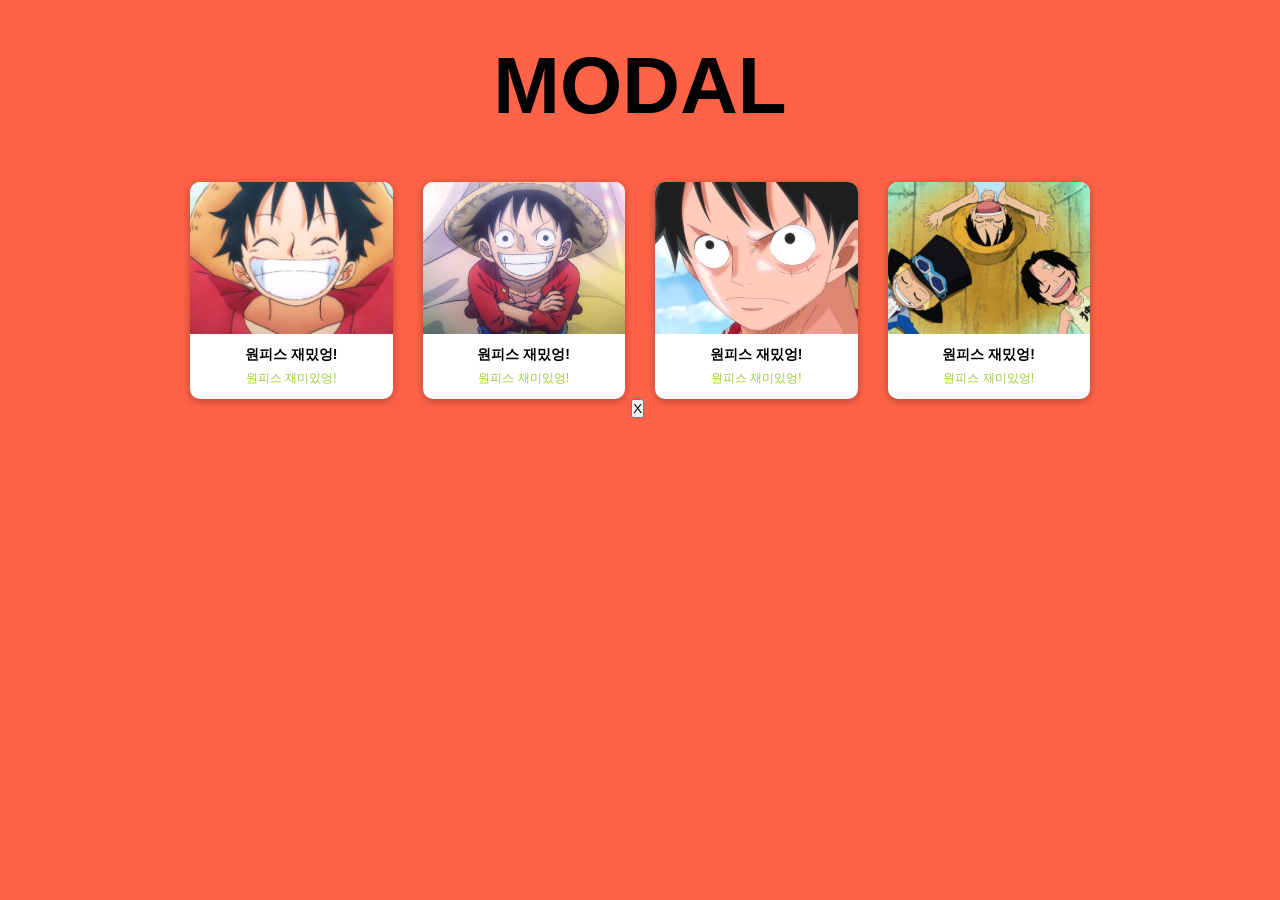
==== index.html @ 449f8687 "Add files via upload" ====
<!DOCTYPE html>
<html lang="en">
<head>
    <meta charset="UTF-8">
    <meta name="viewport" content="width=device-width, initial-scale=1.0">
    <title>모달</title>
    <link href="css/style.css" rel="stylesheet">
</head>
<body>
    <h1>MODAL</h1>
    <div class="grid">
        <!-- 카드01 -->
        <div class="card" onclick="openModal('img/onepice1.jpg','재미써재미써','무척이나재밌엉!')"> <!-- 모달이미지, 제목, 설명 순서~! -->
            <img class="card-thumb" src="img/다운로드1.jpg" alt="01">
            <div class="card-info">
                <h3>원피스 재밌엉!</h3>
                <span>원피스 재미있엉!</span>
            </div>
        </div>

        <div class="card" onclick="openModal('img/onepice5.jpg','재미써재미써','무척이나재밌엉!')">
            <img class="card-thumb" src="img/다운로드 (3).jpg" alt="02">
            <div class="card-info">
                <h3>원피스 재밌엉!</h3>
                <span>원피스 재미있엉!</span>
            </div>
        </div>

        <div class="card" onclick="openModal('img/onepice7.jpg','아무일도 없었다...','무척이나재밌엉!')">
            <img class="card-thumb" src="img/다운로드 (4).jpg" alt="03">
            <div class="card-info">
                <h3>원피스 재밌엉!</h3>
                <span>원피스 재미있엉!</span>
            </div>
        </div>

        <div class="card" onclick="openModal('img/onepice2.jpg','재미써재미써','무척이나재밌엉!')">
            <img class="card-thumb" src="img/원피스 (1).jpg" alt="04">
            <div class="card-info">
                <h3>원피스 재밌엉!</h3>
                <span>원피스 재미있엉!</span>
            </div>
        </div>

    </div>

    <!-- 모달 -->
    <div class="madal-bg">
        <div class="madal">
            <button class="modal-close">X</button>
            <img class="modal-thumb" id="modal-img" src="" alt=""> <!-- 모달에 표시할 이미지 js로 src를 동적으로 바꿔서 쓴당 -->
            <div class="modal-body">
                <h2 id="modal-title"></h2>
                <p id="modal-desc"></p>
            </div>
        </div>
    </div>

    <script>

    function openModal(imgSrc, title, desc) {

        document.getElementById('modal-img').src = imgSrc;

        document.getElementById('modal-img').alt = title;

        document.getElementById('modal-title').textContent = title;

        document.getElementById('modal-desc').textContent = desc;

        document.getElementById('modal-bg').classList.add('open');

    }

function closeModal(e) {

if (!e || e.target === document.getElementById('modal-bg')) {
document.getElementById('modal-bg').classList.remove('open');
}}

</script>

</body>
</html>
---- css/style.css ----
@charset "utf-8";

*{
    box-sizing: border-box;
    margin: 0;
    padding: 0;
}

body{
    font-family: sans-serif;
    background-color: tomato;
    padding: 40px 20px;
    text-align: center;
}

h1{
    font-size: 5rem;
    text-align: center;
    margin-bottom: 50px;
}

.grid{ /* 그리드 레이아웃 자동 반응형 만들기 */
    display: grid; /* 격자 그리드로 행과 열로 배치 */
    grid-template-columns: repeat(auto-fill,minmax(200px, 1fr));
    max-width: 900px;
    margin: 0 auto;
    gap: 30px;
}

.card{
    background-color: #ffffff;
    overflow: hidden;
    border-radius: 10px;
    cursor: pointer;
    box-shadow: 0 2px 8px rgba(0,0,0,0.3);
    transition: transform 0.2s;
}

.card:hover{
    transform: translateY(-60px);
}

.card-thumb{
    width: 100%;
    aspect-ratio: 4/3;
    object-fit: cover;
    display: block;
}

.card-info{
    padding: 12px;
}

.card-info h3{
    font-size: 14px;
    margin-bottom: 4px;
}

.card-info span{
    font-size: 12px;
    color: yellowgreen;
}

.modal-bg{
    display: none;
    inset: 0; /* 화면 전체를 꽉 채운다 */
    position: fixed;
    background-color: rgba(0, 0, 0, 0.6);
    align-items: center;        /* align-items, justify-content 세트 */
    justify-content: center;
    z-index: 100;
}

.modal-bg .open{
    display: flex;
}

/* .modal-bg 의미는 뭐냐며언~ display:none -> 숨겨짐
.modal-bg .open display: flex -> 숨겨진게 보여짐 */

.modal{
    background-color: #ffffff;
    width: 90%;
    width: 500px;
    overflow: hidden;
    position: relative;
}
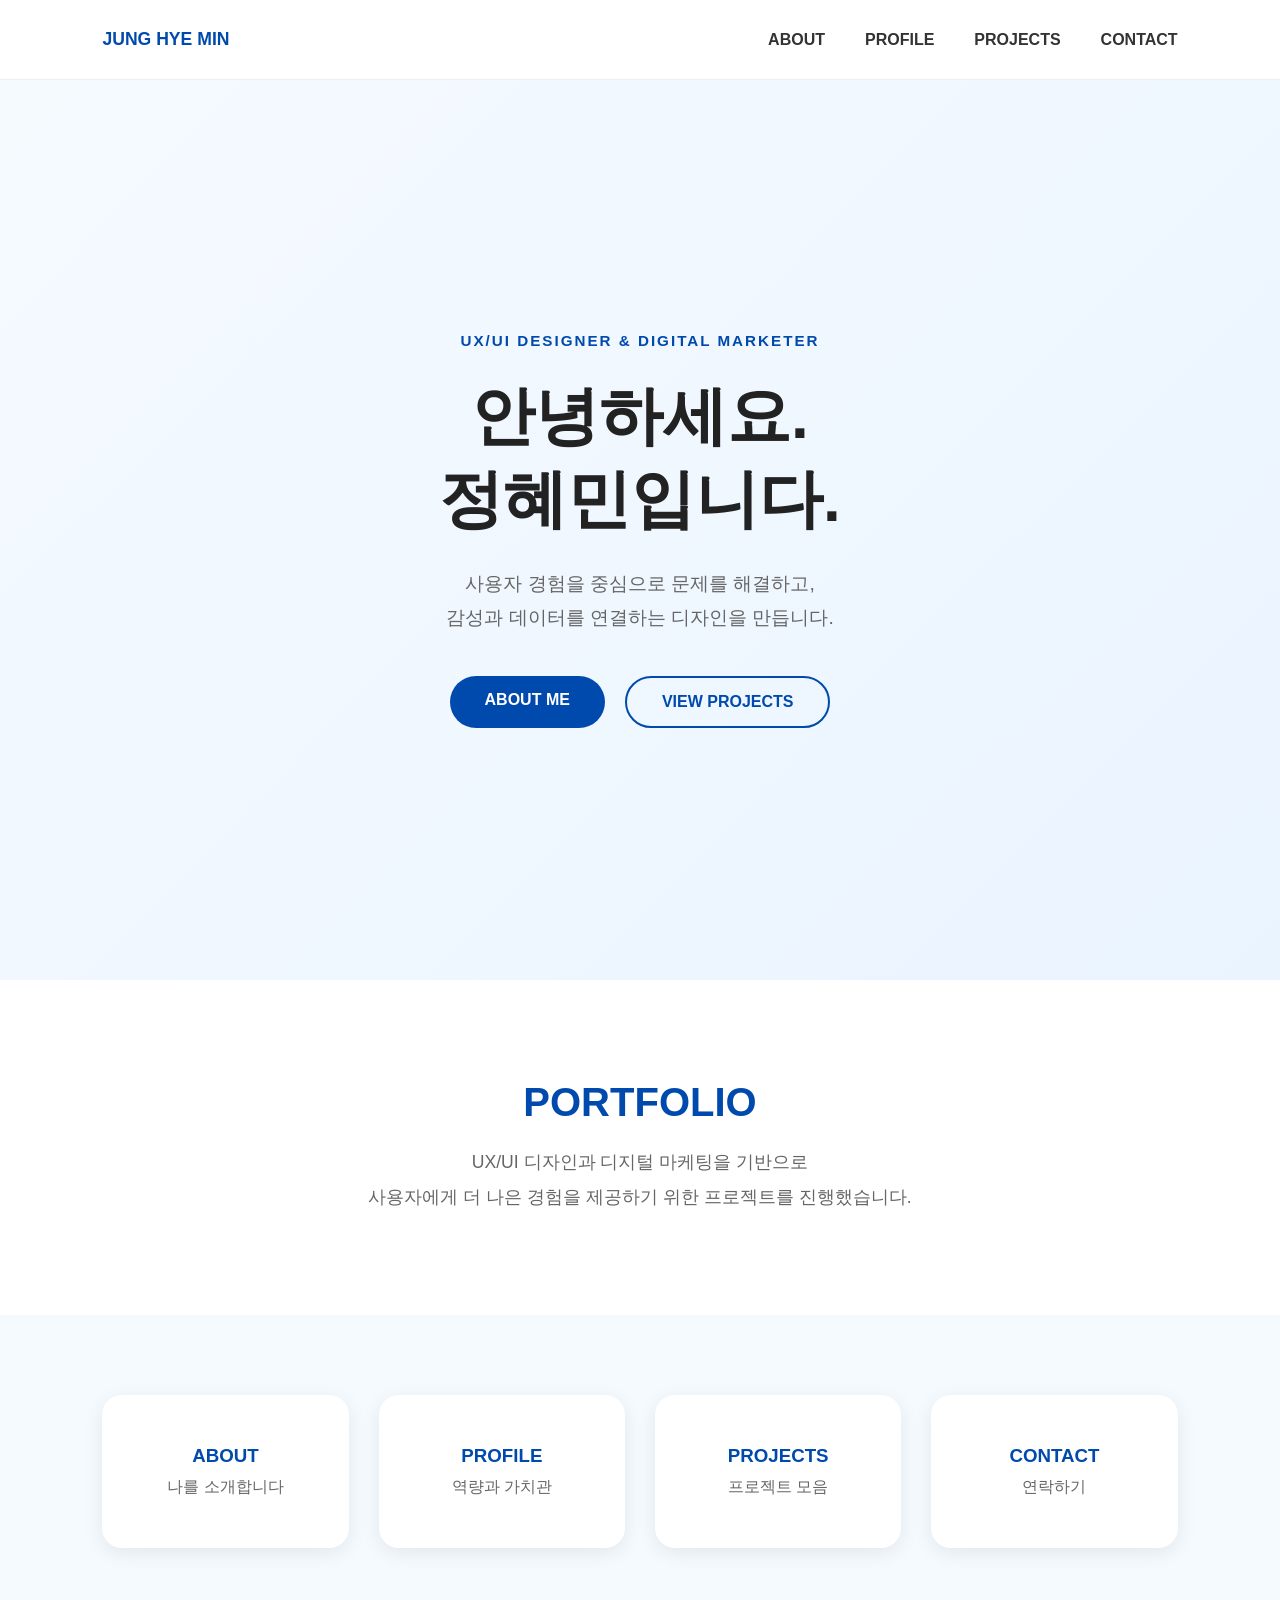
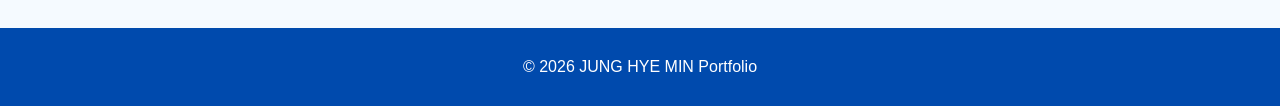
==== commit e67f4a6a: "Add files via upload" ====
--- a/index.html
+++ b/index.html
@@ -1,85 +1,118 @@
 <!DOCTYPE html>
-<html lang="en">
+<html lang="ko">
 <head>
     <meta charset="UTF-8">
     <meta name="viewport" content="width=device-width, initial-scale=1.0">
-    <title>모달</title>
+    <title>포트폴리오</title>
     <link href="css/style.css" rel="stylesheet">
 </head>
+
 <body>
-    <h1>MODAL</h1>
-    <div class="grid">
-        <!-- 카드01 -->
-        <div class="card" onclick="openModal('img/onepice1.jpg','재미써재미써','무척이나재밌엉!')"> <!-- 모달이미지, 제목, 설명 순서~! -->
-            <img class="card-thumb" src="img/다운로드1.jpg" alt="01">
-            <div class="card-info">
-                <h3>원피스 재밌엉!</h3>
-                <span>원피스 재미있엉!</span>
-            </div>
-        </div>
 
-        <div class="card" onclick="openModal('img/onepice5.jpg','재미써재미써','무척이나재밌엉!')">
-            <img class="card-thumb" src="img/다운로드 (3).jpg" alt="02">
-            <div class="card-info">
-                <h3>원피스 재밌엉!</h3>
-                <span>원피스 재미있엉!</span>
-            </div>
-        </div>
+<header>
 
-        <div class="card" onclick="openModal('img/onepice7.jpg','아무일도 없었다...','무척이나재밌엉!')">
-            <img class="card-thumb" src="img/다운로드 (4).jpg" alt="03">
-            <div class="card-info">
-                <h3>원피스 재밌엉!</h3>
-                <span>원피스 재미있엉!</span>
-            </div>
-        </div>
+    <div class="logo">
+        <a href="index.html">JUNG HYE MIN</a>
+    </div>
 
-        <div class="card" onclick="openModal('img/onepice2.jpg','재미써재미써','무척이나재밌엉!')">
-            <img class="card-thumb" src="img/원피스 (1).jpg" alt="04">
-            <div class="card-info">
-                <h3>원피스 재밌엉!</h3>
-                <span>원피스 재미있엉!</span>
-            </div>
+    <nav>
+        <ul>
+
+            <li>
+                <a href="aboutme/index.html">ABOUT</a>
+            </li>
+
+            <li>
+                <a href="profile/index.html">PROFILE</a>
+            </li>
+
+            <li>
+                <a href="projects/index.html">PROJECTS</a>
+            </li>
+
+            <li>
+                <a href="contact/index.html">CONTACT</a>
+            </li>
+
+        </ul>
+    </nav>
+
+</header>
+
+<!-- HERO -->
+<!-- HERO -->
+
+<section class="hero">
+
+    <div class="hero-content">
+
+        <span class="sub-title">
+            UX/UI DESIGNER & DIGITAL MARKETER
+        </span>
+
+        <h1>
+            안녕하세요.<br>
+            정혜민입니다.
+        </h1>
+
+        <p>
+            사용자 경험을 중심으로 문제를 해결하고,<br>
+            감성과 데이터를 연결하는 디자인을 만듭니다.
+        </p>
+
+        <div class="hero-btns">
+            <a href="aboutme/index.html" class="btn-primary">
+                ABOUT ME
+            </a>
+
+            <a href="projects/index.html" class="btn-secondary">
+                VIEW PROJECTS
+            </a>
         </div>
 
     </div>
 
-    <!-- 모달 -->
-    <div class="madal-bg">
-        <div class="madal">
-            <button class="modal-close">X</button>
-            <img class="modal-thumb" id="modal-img" src="" alt=""> <!-- 모달에 표시할 이미지 js로 src를 동적으로 바꿔서 쓴당 -->
-            <div class="modal-body">
-                <h2 id="modal-title"></h2>
-                <p id="modal-desc"></p>
-            </div>
-        </div>
-    </div>
+</section>
 
-    <script>
+<!-- INTRO -->
 
-    function openModal(imgSrc, title, desc) {
+<section class="intro">
 
-        document.getElementById('modal-img').src = imgSrc;
+    <h2>PORTFOLIO</h2>
 
-        document.getElementById('modal-img').alt = title;
+    <p>
+        UX/UI 디자인과 디지털 마케팅을 기반으로<br>
+        사용자에게 더 나은 경험을 제공하기 위한 프로젝트를 진행했습니다.
+    </p>
 
-        document.getElementById('modal-title').textContent = title;
+</section>
 
-        document.getElementById('modal-desc').textContent = desc;
+<!-- QUICK MENU -->
 
-        document.getElementById('modal-bg').classList.add('open');
+<section class="quick-menu">
 
-    }
+    <a href="aboutme/index.html" class="card">
+        <h3>ABOUT</h3>
+        <p>나를 소개합니다</p>
+    </a>
 
-function closeModal(e) {
+    <a href="profile/index.html" class="card">
+        <h3>PROFILE</h3>
+        <p>역량과 가치관</p>
+    </a>
 
-if (!e || e.target === document.getElementById('modal-bg')) {
-document.getElementById('modal-bg').classList.remove('open');
-}}
+    <a href="projects/index.html" class="card">
+        <h3>PROJECTS</h3>
+        <p>프로젝트 모음</p>
+    </a>
 
-</script>
+    <a href="contact/index.html" class="card">
+        <h3>CONTACT</h3>
+        <p>연락하기</p>
+    </a>
 
-</body>
-</html>
+</section>
 
+<footer class="footer">
+    <p>© 2026 JUNG HYE MIN Portfolio</p>
+</footer>
--- a/css/style.css
+++ b/css/style.css
@@ -1,87 +1,223 @@
 @charset "utf-8";
 
+/* reset */
 *{
-    box-sizing: border-box;
-    margin: 0;
-    padding: 0;
+margin: 0;
+padding: 0;
+list-style: none;
+box-sizing: border-box;
 }
 
 body{
-    font-family: sans-serif;
-    background-color: tomato;
-    padding: 40px 20px;
-    text-align: center;
-}
-
-h1{
-    font-size: 5rem;
-    text-align: center;
-    margin-bottom: 50px;
-}
-
-.grid{ /* 그리드 레이아웃 자동 반응형 만들기 */
-    display: grid; /* 격자 그리드로 행과 열로 배치 */
-    grid-template-columns: repeat(auto-fill,minmax(200px, 1fr));
-    max-width: 900px;
-    margin: 0 auto;
-    gap: 30px;
+background-color:#004aad;
+font-family:"Noto Sans KR",sans-serif;
+padding-top:80px;
+}
+
+
+/* header */
+/* ==========================
+HEADER
+========================== */
+
+header{
+position:fixed;
+top:0;
+left:0;
+width:100%;
+height:80px;
+
+display:flex;
+justify-content:space-between;
+align-items:center;
+
+padding:0 8%;
+
+background:white;
+border-bottom:1px solid #eee;
+
+z-index:999;
+}
+
+.logo a{
+text-decoration:none;
+color:#004aad;
+font-weight:700;
+font-size:1.1rem;
+}
+
+nav ul{
+display:flex;
+gap:40px;
+list-style:none;
+}
+
+nav a{
+text-decoration:none;
+color:#333;
+font-weight:600;
+transition:.3s;
+}
+
+nav a:hover{
+color:#004aad;
+}
+
+/* HERO */
+
+.hero{
+    min-height:100vh;
+    display:flex;
+    justify-content:center;
+    align-items:center;
+    text-align:center;
+
+    background:linear-gradient(
+        135deg,
+        #F5FAFF 0%,
+        #EAF4FF 100%
+    );
+
+    padding:120px 20px;
+}
+
+.hero-content{
+    max-width:800px;
+}
+
+.sub-title{
+    color:#004aad;
+    font-weight:700;
+    letter-spacing:2px;
+    font-size:0.95rem;
+}
+
+.hero h1{
+    font-size:4rem;
+    color:#222;
+    margin:25px 0;
+    line-height:1.3;
+}
+
+.hero p{
+    font-size:1.2rem;
+    color:#666;
+    line-height:1.8;
+    margin-bottom:40px;
+}
+
+.hero-btns{
+    display:flex;
+    justify-content:center;
+    gap:20px;
+    flex-wrap:wrap;
+}
+
+.btn-primary,
+.btn-secondary{
+    text-decoration:none;
+    padding:15px 35px;
+    border-radius:50px;
+    font-weight:600;
+    transition:.3s;
+}
+
+.btn-primary{
+    background:#004aad;
+    color:white;
+}
+
+.btn-primary:hover{
+    transform:translateY(-5px);
+}
+
+.btn-secondary{
+    border:2px solid #004aad;
+    color:#004aad;
+}
+
+.btn-secondary:hover{
+    background:#004aad;
+    color:white;
+}
+
+/* INTRO */
+
+.intro{
+    text-align:center;
+    padding:100px 20px;
+    background:white;
+}
+
+.intro h2{
+    color:#004aad;
+    font-size:2.5rem;
+    margin-bottom:20px;
+}
+
+.intro p{
+    color:#666;
+    font-size:1.1rem;
+    line-height:2;
+}
+
+/* QUICK MENU */
+
+.quick-menu{
+    display:grid;
+    grid-template-columns:repeat(4,1fr);
+    gap:30px;
+
+    padding:80px 8%;
+    background:#F5FAFF;
 }
 
 .card{
-    background-color: #ffffff;
-    overflow: hidden;
-    border-radius: 10px;
-    cursor: pointer;
-    box-shadow: 0 2px 8px rgba(0,0,0,0.3);
-    transition: transform 0.2s;
+    text-decoration:none;
+    text-align:center;
+
+    background:white;
+    padding:50px 30px;
+
+    border-radius:20px;
+
+    box-shadow:0 5px 20px rgba(0,0,0,0.08);
+
+    transition:.3s;
 }
 
 .card:hover{
-    transform: translateY(-60px);
-}
-
-.card-thumb{
-    width: 100%;
-    aspect-ratio: 4/3;
-    object-fit: cover;
-    display: block;
-}
-
-.card-info{
-    padding: 12px;
-}
-
-.card-info h3{
-    font-size: 14px;
-    margin-bottom: 4px;
-}
-
-.card-info span{
-    font-size: 12px;
-    color: yellowgreen;
-}
-
-.modal-bg{
-    display: none;
-    inset: 0; /* 화면 전체를 꽉 채운다 */
-    position: fixed;
-    background-color: rgba(0, 0, 0, 0.6);
-    align-items: center;        /* align-items, justify-content 세트 */
-    justify-content: center;
-    z-index: 100;
-}
-
-.modal-bg .open{
-    display: flex;
-}
-
-/* .modal-bg 의미는 뭐냐며언~ display:none -> 숨겨짐
-.modal-bg .open display: flex -> 숨겨진게 보여짐 */
-
-.modal{
-    background-color: #ffffff;
-    width: 90%;
-    width: 500px;
-    overflow: hidden;
-    position: relative;
+    transform:translateY(-10px);
+}
+
+.card h3{
+    color:#004aad;
+    margin-bottom:10px;
+}
+
+.card p{
+    color:#666;
+}
+
+/* FOOTER */
+
+.footer{
+    background:#004aad;
+    color:white;
+    text-align:center;
+    padding:30px;
+}
+
+/* 반응형 */
+
+@media(max-width:768px){
+
+    .hero h1{
+        font-size:2.5rem;
+    }
+
+    .quick-menu{
+        grid-template-columns:1fr;
+    }
+
 }
